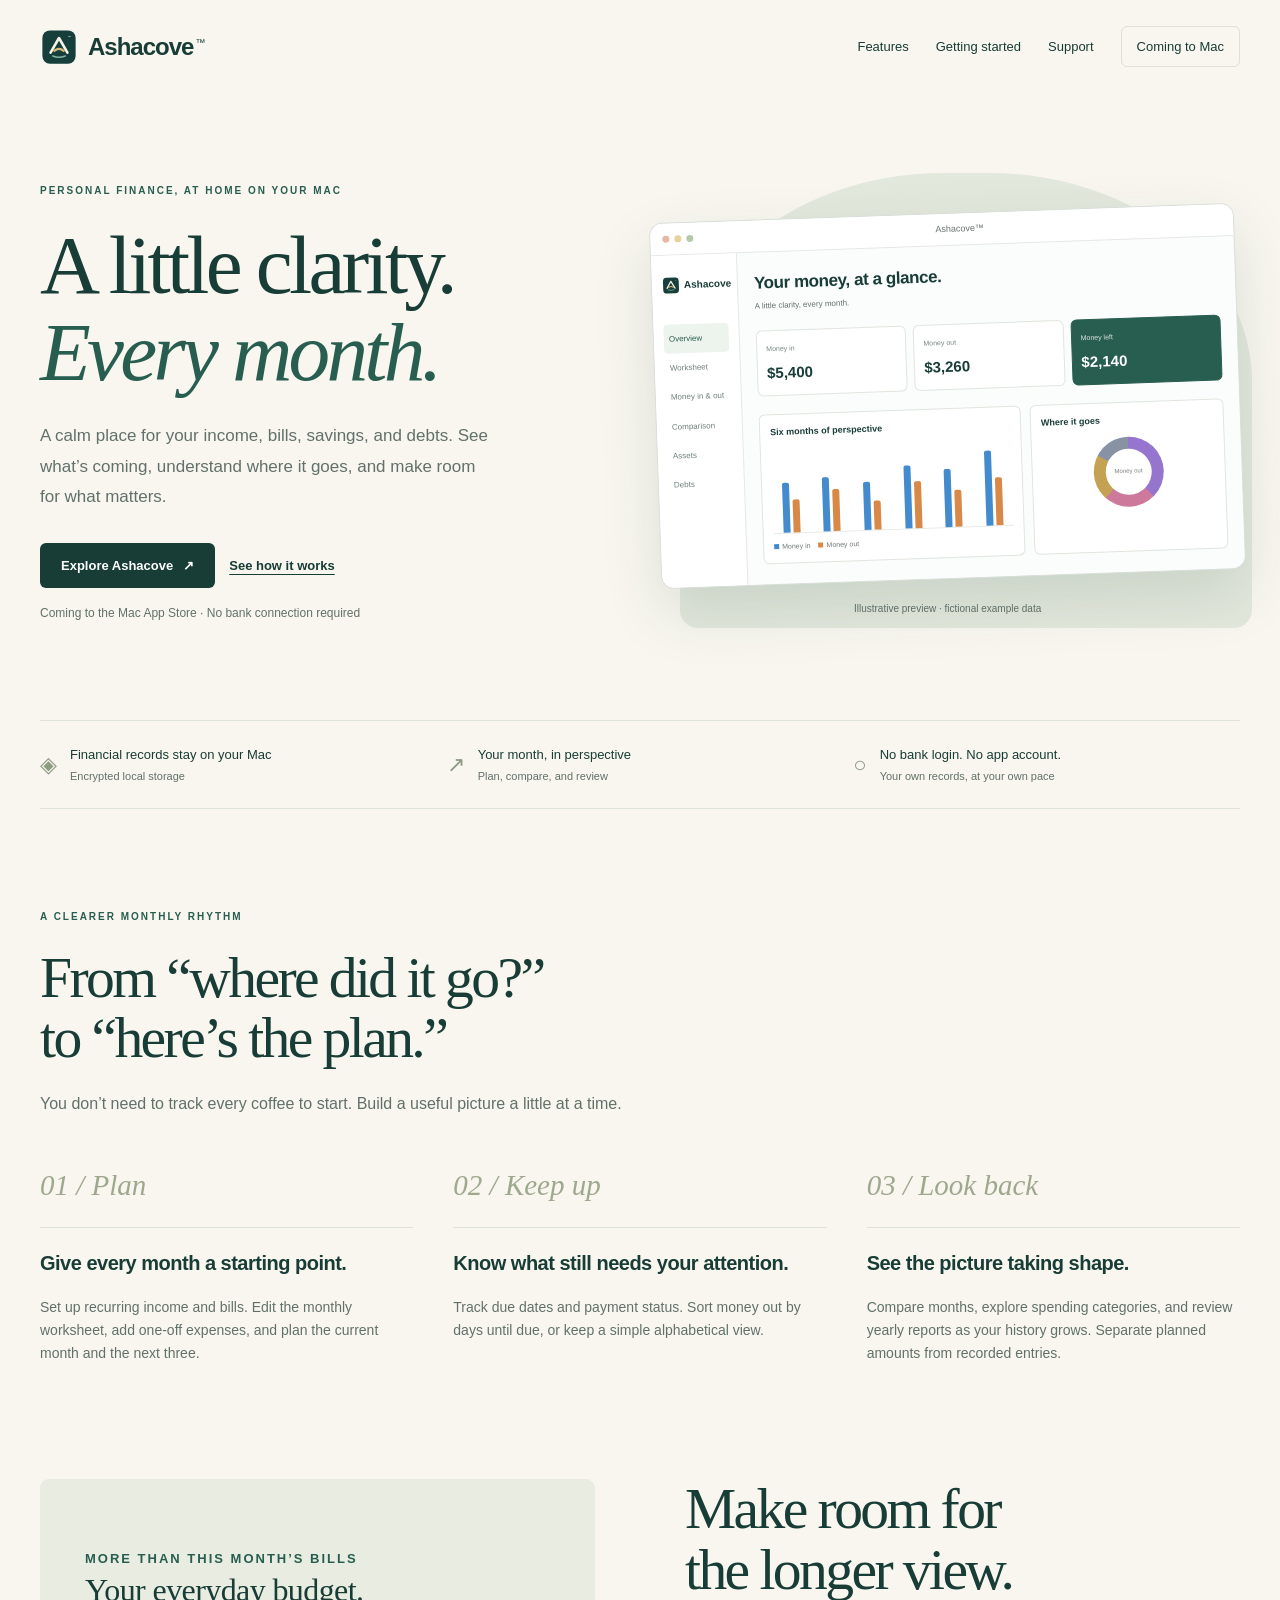
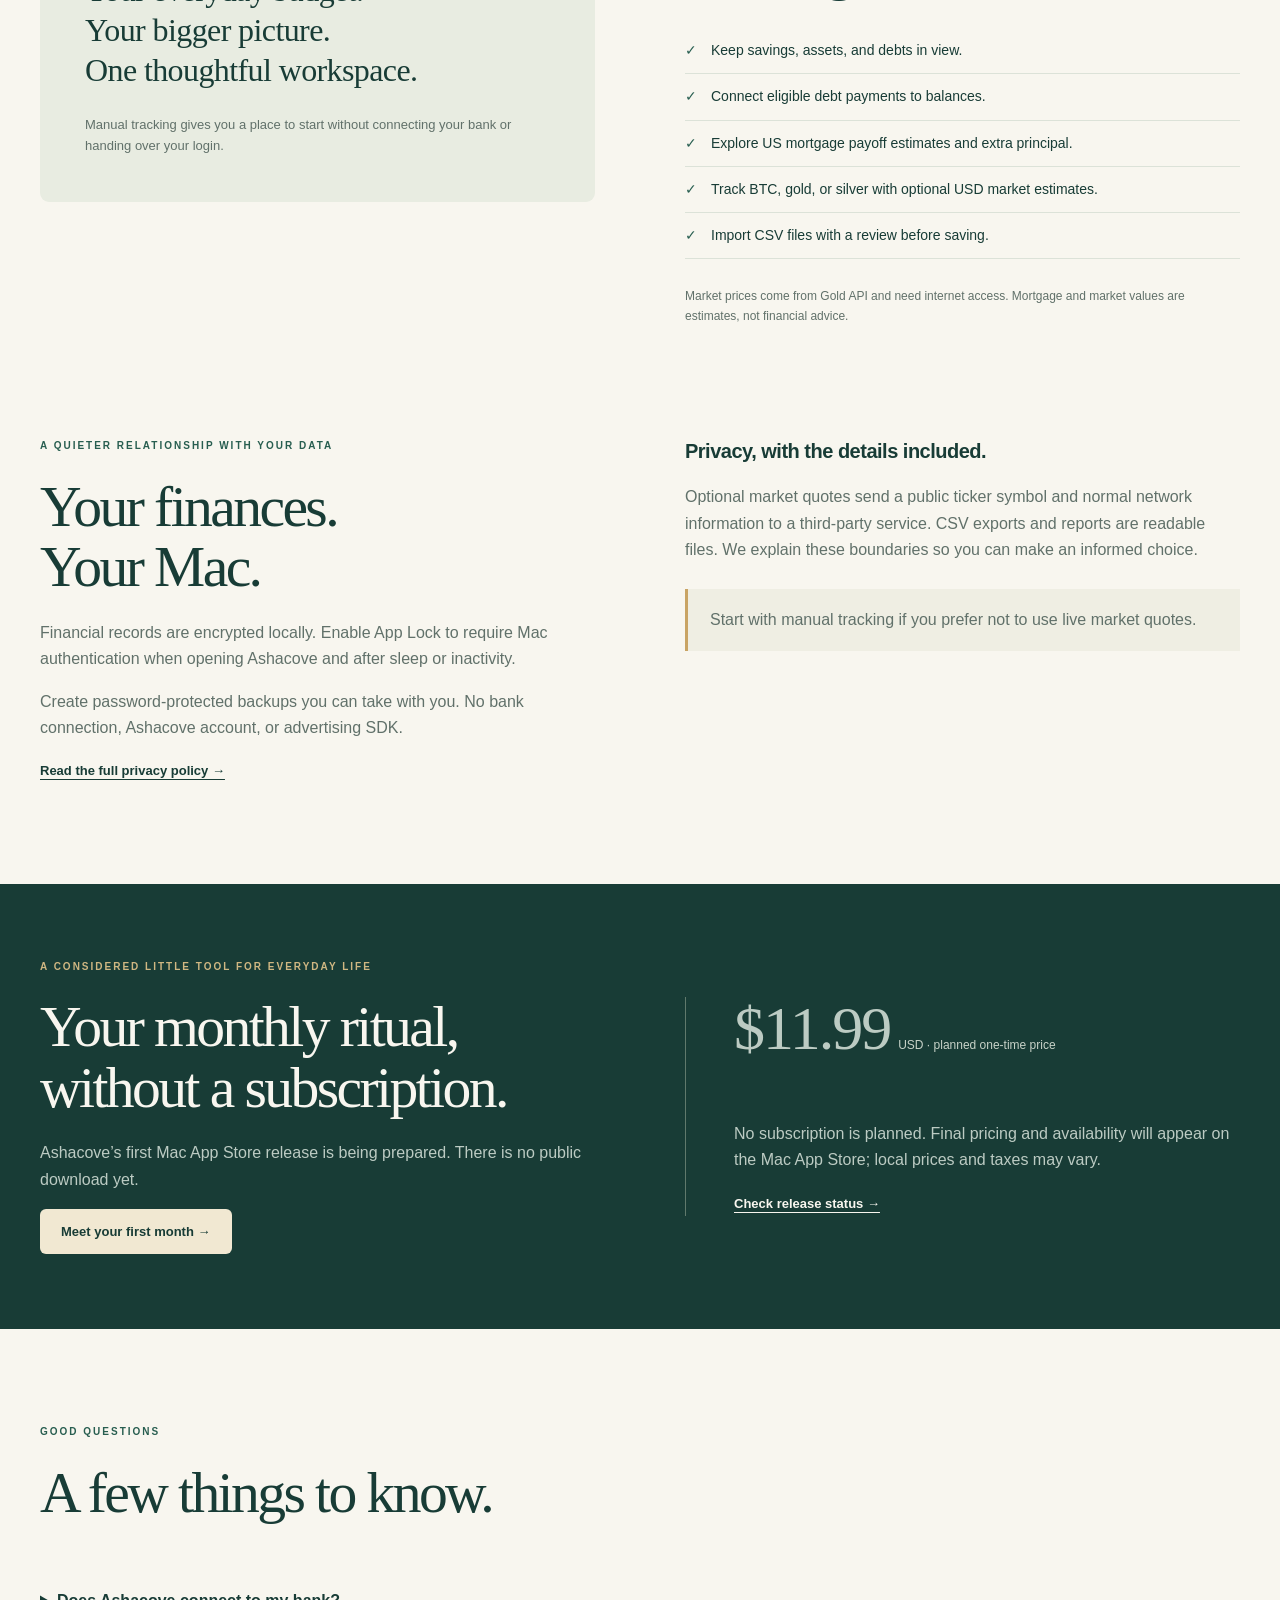
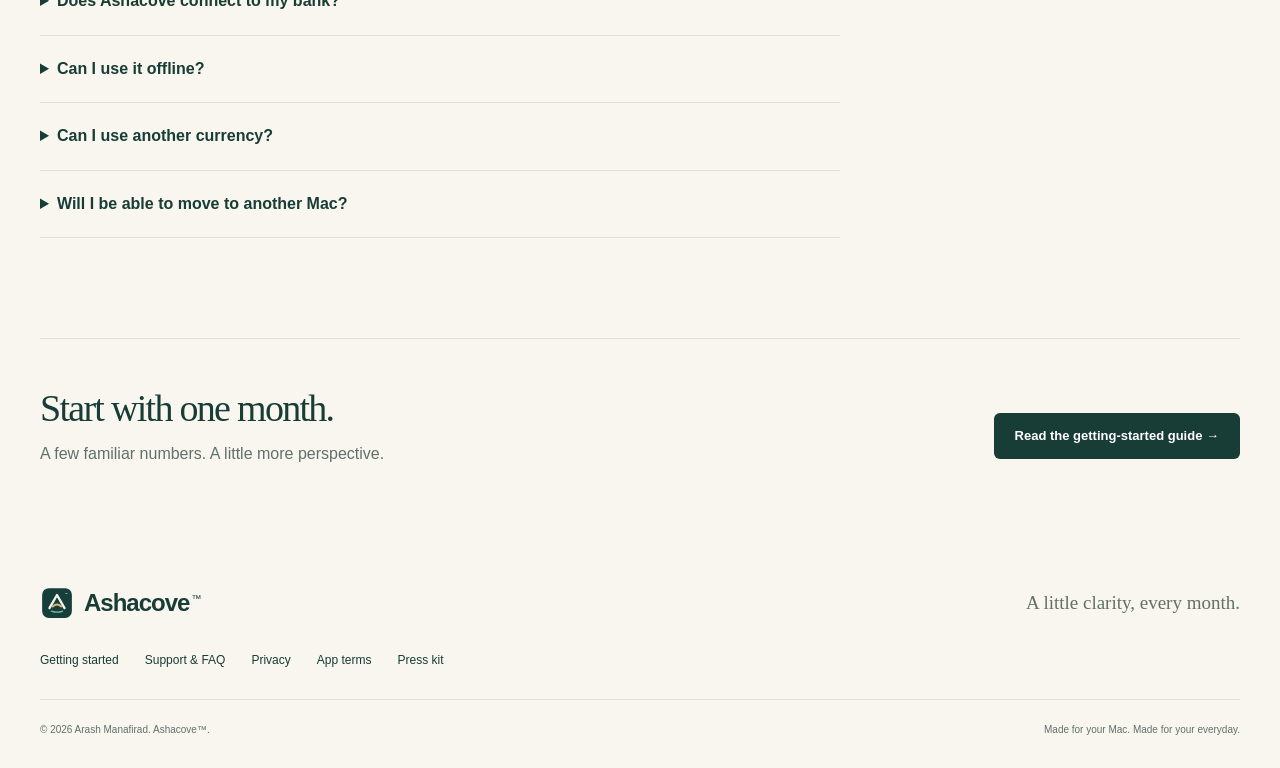
==== ashacove/index.html @ 838cc02a "Publish Ashacove product website, getting-started guide, privacy policy, and support" ====
<!doctype html>
<html lang="en"><head><meta charset="utf-8"><meta name="viewport" content="width=device-width, initial-scale=1"><meta name="theme-color" content="#143f39"><meta name="description" content="A calm personal finance app for Mac. Plan monthly income and bills, track assets and debts, and keep financial records encrypted locally."><meta name="referrer" content="strict-origin-when-cross-origin"><link rel="canonical" href="https://donrad64.github.io/ashacove/"><title>A little clarity, every month · Ashacove</title><link rel="icon" type="image/svg+xml" href="/ashacove/assets/ashacove.svg"><link rel="stylesheet" href="/ashacove/assets/styles.css"><meta property="og:type" content="website"><meta property="og:title" content="A little clarity, every month · Ashacove"><meta property="og:description" content="A calm personal finance app for Mac. Plan monthly income and bills, track assets and debts, and keep financial records encrypted locally."><meta property="og:url" content="https://donrad64.github.io/ashacove/"><meta property="og:image" content="https://donrad64.github.io/ashacove/assets/ashacove.png"><meta property="og:image:alt" content="Ashacove app icon"><meta name="twitter:card" content="summary"></head><body><a href="#main" class="skip">Skip to content</a><header class="site-header shell"><a class="brand" href="/ashacove/"><img src="/ashacove/assets/ashacove.svg" alt="" width="38" height="38"><span>Ashacove<sup>™</sup></span></a><nav aria-label="Main navigation"><a href="/ashacove/#features">Features</a><a href="/ashacove/getting-started/">Getting started</a><a href="/ashacove/support/">Support</a><a href="/ashacove/#availability" class="nav-cta">Coming to Mac</a></nav></header><main id="main"><section class="hero shell"><div><p class="eyebrow">Personal finance, at home on your Mac</p><h1>A little clarity.<br><em>Every month.</em></h1><p class="intro">A calm place for your income, bills, savings, and debts. See what’s coming, understand where it goes, and make room for what matters.</p><div class="actions"><a class="button" href="#availability">Explore Ashacove <span aria-hidden="true">↗</span></a><a class="quiet-link" href="/ashacove/getting-started/">See how it works</a></div><p class="fine">Coming to the Mac App Store · No bank connection required</p></div><div class="hero-stage"><div class="app-window" aria-label="Illustrative Ashacove overview with fictional income of $5,400, expenses of $3,260 and $2,140 remaining"><div class="window-bar" aria-hidden="true"><i></i><i></i><i></i><span>Ashacove™</span></div><div class="app-body" aria-hidden="true"><div class="app-sidebar"><div class="mini-brand"><img src="/ashacove/assets/ashacove.svg" alt="">Ashacove</div><span class="selected">Overview</span><span>Worksheet</span><span>Money in & out</span><span>Comparison</span><span>Assets</span><span>Debts</span></div><div class="app-content"><h3>Your money, at a glance.</h3><p>A little clarity, every month.</p><div class="mini-metrics"><div><small>Money in</small><strong>$5,400</strong></div><div><small>Money out</small><strong>$3,260</strong></div><div class="positive"><small>Money left</small><strong>$2,140</strong></div></div><div class="mini-charts"><div class="mini-chart"><h4>Six months of perspective</h4><div class="bars"><span class="bar-pair"><b style="height:60%"></b><b style="height:40%"></b></span><span class="bar-pair"><b style="height:65%"></b><b style="height:50%"></b></span><span class="bar-pair"><b style="height:58%"></b><b style="height:35%"></b></span><span class="bar-pair"><b style="height:76%"></b><b style="height:56%"></b></span><span class="bar-pair"><b style="height:70%"></b><b style="height:45%"></b></span><span class="bar-pair"><b style="height:90%"></b><b style="height:58%"></b></span></div><div class="chart-legend"><span><i></i>Money in</span><span><i></i>Money out</span></div></div><div class="mini-chart"><h4>Where it goes</h4><div class="mini-donut"></div></div></div></div></div></div><p class="preview-caption">Illustrative preview · fictional example data</p></div></section><div class="trust-strip shell"><div><span aria-hidden="true">◈</span><div>Financial records stay on your Mac<small>Encrypted local storage</small></div></div><div><span aria-hidden="true">↗</span><div>Your month, in perspective<small>Plan, compare, and review</small></div></div><div><span aria-hidden="true">○</span><div>No bank login. No app account.<small>Your own records, at your own pace</small></div></div></div>
<section class="section shell" id="features"><div class="section-heading"><p class="eyebrow">A clearer monthly rhythm</p><h2>From “where did it go?”<br>to “here’s the plan.”</h2><p>You don’t need to track every coffee to start. Build a useful picture a little at a time.</p></div><div class="feature-grid"><article><span class="feature-number">01 / Plan</span><h3>Give every month a starting point.</h3><p>Set up recurring income and bills. Edit the monthly worksheet, add one-off expenses, and plan the current month and the next three.</p></article><article><span class="feature-number">02 / Keep up</span><h3>Know what still needs your attention.</h3><p>Track due dates and payment status. Sort money out by days until due, or keep a simple alphabetical view.</p></article><article><span class="feature-number">03 / Look back</span><h3>See the picture taking shape.</h3><p>Compare months, explore spending categories, and review yearly reports as your history grows. Separate planned amounts from recorded entries.</p></article></div></section>
<section class="section shell split"><div class="calm-panel"><p class="eyebrow">More than this month’s bills</p><blockquote>Your everyday budget.<br>Your bigger picture.<br>One thoughtful workspace.</blockquote><p>Manual tracking gives you a place to start without connecting your bank or handing over your login.</p></div><div><h2>Make room for<br>the longer view.</h2><ul class="check-list"><li>Keep savings, assets, and debts in view.</li><li>Connect eligible debt payments to balances.</li><li>Explore US mortgage payoff estimates and extra principal.</li><li>Track BTC, gold, or silver with optional USD market estimates.</li><li>Import CSV files with a review before saving.</li></ul><p class="fine">Market prices come from Gold API and need internet access. Mortgage and market values are estimates, not financial advice.</p></div></section>
<section class="section shell split"><div><p class="eyebrow">A quieter relationship with your data</p><h2>Your finances.<br>Your Mac.</h2><p>Financial records are encrypted locally. Enable App Lock to require Mac authentication when opening Ashacove and after sleep or inactivity.</p><p>Create password-protected backups you can take with you. No bank connection, Ashacove account, or advertising SDK.</p><a class="quiet-link" href="/ashacove/privacy/">Read the full privacy policy →</a></div><div><h3>Privacy, with the details included.</h3><p>Optional market quotes send a public ticker symbol and normal network information to a third-party service. CSV exports and reports are readable files. We explain these boundaries so you can make an informed choice.</p><div class="note"><p>Start with manual tracking if you prefer not to use live market quotes.</p></div></div></section>
<section class="dark-band" id="availability"><div class="shell split"><div><p class="eyebrow">A considered little tool for everyday life</p><h2>Your monthly ritual,<br>without a subscription.</h2><p>Ashacove’s first Mac App Store release is being prepared. There is no public download yet.</p><a class="button" href="/ashacove/getting-started/">Meet your first month →</a></div><div class="price-box"><p class="price">$11.99<small>USD · planned one-time price</small></p><p>No subscription is planned. Final pricing and availability will appear on the Mac App Store; local prices and taxes may vary.</p><a class="quiet-link" href="/ashacove/support/#release">Check release status →</a></div></div></section>
<section class="section shell"><div class="section-heading"><p class="eyebrow">Good questions</p><h2>A few things to know.</h2></div><div class="faq"><details><summary>Does Ashacove connect to my bank?</summary><p>No. Add records yourself or import a CSV. Ashacove does not access bank accounts, move money, or place trades.</p></details><details><summary>Can I use it offline?</summary><p>You can work with your locally saved records offline. New BTC, gold, and silver quotes need internet access. Downloading the app and App Store services also require a connection.</p></details><details><summary>Can I use another currency?</summary><p>Choose from 30 workspace currencies. Changing the currency relabels amounts; it does not convert existing numbers. Market-priced BTC, gold, and silver remain USD estimates.</p></details><details><summary>Will I be able to move to another Mac?</summary><p>Export a password-protected backup, then restore it on the other Mac. Keep the backup password safe: it cannot be reset by the developer.</p></details></div></section><section class="section shell bottom-cta"><div><h2>Start with one month.</h2><p>A few familiar numbers. A little more perspective.</p></div><a class="button" href="/ashacove/getting-started/">Read the getting-started guide →</a></section></main><footer class="shell"><div class="footer-top"><a class="brand" href="/ashacove/"><img src="/ashacove/assets/ashacove.svg" alt="" width="34" height="34"><span>Ashacove<sup>™</sup></span></a><p>A little clarity, every month.</p></div><div class="footer-links"><a href="/ashacove/getting-started/">Getting started</a><a href="/ashacove/support/">Support & FAQ</a><a href="/ashacove/privacy/">Privacy</a><a href="/ashacove/terms/">App terms</a><a href="/ashacove/press/">Press kit</a></div><div class="footer-fine"><span>© 2026 Arash Manafirad. Ashacove™.</span><span>Made for your Mac. Made for your everyday.</span></div></footer></body></html>
---- ashacove/assets/styles.css ----
:root{--paper:#f8f6ef;--ink:#183c36;--muted:#61716a;--line:#dce2d8;--green:#285e50;--gold:#c9a464;--blue:#438bcc;--orange:#d88947;--white:#fffefb}*{box-sizing:border-box}html{scroll-behavior:smooth;scroll-padding-top:30px}body{margin:0;background:var(--paper);color:var(--ink);font:16px/1.65 -apple-system,BlinkMacSystemFont,"Segoe UI",sans-serif}a{color:inherit;text-underline-offset:4px}button,a{-webkit-tap-highlight-color:transparent}a:focus-visible,summary:focus-visible{outline:3px solid #b78b42;outline-offset:5px}h1,h2,h3,p{margin-top:0}h1,h2{font-family:Georgia,"Times New Roman",serif;font-weight:400;line-height:1.05;letter-spacing:-.045em}h1{font-size:clamp(48px,6.5vw,88px);margin-bottom:25px}h2{font-size:clamp(36px,4.5vw,58px);margin-bottom:22px}h3{line-height:1.3;font-size:20px;letter-spacing:-.025em}p{color:var(--muted)}.shell{width:min(1200px,calc(100% - 72px));margin:auto}.site-header{display:flex;justify-content:space-between;align-items:center;padding-block:26px}.brand{display:flex;align-items:center;gap:10px;text-decoration:none;font-size:24px;font-weight:650;letter-spacing:-1px}.brand img{display:block}.brand sup{font:10px -apple-system,sans-serif;margin-left:2px;vertical-align:super}nav{display:flex;gap:27px;align-items:center}nav a{text-decoration:none;font-size:13px}nav a:hover,.footer-links a:hover{text-decoration:underline}.nav-cta{border:1px solid var(--line);padding:9px 15px;border-radius:6px}.eyebrow{font-size:10px;font-weight:700;letter-spacing:2px;text-transform:uppercase;color:var(--green);margin-bottom:22px}.hero{display:grid;grid-template-columns:.95fr 1.05fr;gap:48px;align-items:center;padding:80px 0 74px}.hero h1 em{color:var(--green);font-weight:400}.hero .intro{font-size:17px;max-width:450px;line-height:1.8}.actions{display:flex;flex-wrap:wrap;gap:14px;align-items:center;margin:30px 0 16px}.button{display:inline-flex;align-items:center;justify-content:center;padding:12px 21px;background:var(--ink);color:white;border-radius:6px;text-decoration:none;font-size:13px;font-weight:600;gap:10px}.button:hover{background:#286354}.button.light{background:var(--white);color:var(--ink);border:1px solid var(--line)}.quiet-link{font-size:13px;font-weight:600}.fine{font-size:12px;color:var(--muted)}.hero-stage{position:relative;padding:40px 0 28px 20px}.hero-stage:before{content:"";position:absolute;inset:0 -12px 18px 45px;border-radius:46% 46% 18px 18px;background:#e3e8dc;z-index:-1}.app-window{background:#fbfcfc;border:1px solid #d8dfd8;border-radius:13px;box-shadow:0 24px 60px #183c3620;overflow:hidden;transform:rotate(-2deg);font-size:10px}.window-bar{height:32px;border-bottom:1px solid #e5e8e3;display:flex;gap:5px;align-items:center;padding:0 12px;background:white}.window-bar i{width:7px;height:7px;border-radius:50%;background:#e6b7a4}.window-bar i:nth-child(2){background:#e6d39b}.window-bar i:nth-child(3){background:#b7c8ae}.window-bar span{margin:auto;color:#68726f;font-size:9px}.app-body{display:grid;grid-template-columns:86px 1fr;min-height:320px}.app-sidebar{padding:21px 10px;border-right:1px solid #e5e8e3;background:white;font-size:8px;color:#718079}.mini-brand{display:flex;align-items:center;gap:4px;color:var(--ink);font-size:10px;font-weight:700;margin-bottom:30px}.mini-brand img{width:18px;height:18px}.app-sidebar span{display:block;padding:8px 5px}.app-sidebar .selected{background:#edf3ed;color:#285e50;border-radius:4px}.app-content{padding:20px 16px}.app-content h3{font-size:17px;margin-bottom:5px}.app-content p{font-size:8px}.mini-metrics{display:grid;grid-template-columns:repeat(3,1fr);gap:7px;margin:18px 0}.mini-metrics>div{border:1px solid #e0e6de;background:white;border-radius:6px;padding:9px}.mini-metrics small{font-size:7px;color:#7a8780}.mini-metrics strong{display:block;font-size:15px;margin-top:4px;font-weight:600}.mini-metrics .positive{background:var(--green);color:white;border-color:var(--green)}.mini-metrics .positive small{color:#dfe8de}.mini-charts{display:grid;grid-template-columns:1.35fr 1fr;gap:9px}.mini-chart{border:1px solid #e0e6de;background:white;border-radius:6px;padding:10px;min-width:0}.mini-chart h4{font-size:9px;margin:0 0 10px}.bars{height:85px;display:flex;justify-content:space-around;align-items:end;gap:4px;border-bottom:1px solid #e7ebe4}.bar-pair{display:flex;align-items:end;gap:3px;height:100%}.bar-pair b{width:7px;background:var(--blue);border-radius:2px 2px 0 0}.bar-pair b:nth-child(2){background:var(--orange)}.chart-legend{display:flex;gap:8px;font-size:7px;color:#6e7974;margin-top:7px}.chart-legend i{width:5px;height:5px;display:inline-block;margin-right:3px;background:var(--blue)}.chart-legend span+span i{background:var(--orange)}.mini-donut{width:70px;height:70px;border-radius:50%;background:conic-gradient(#9575cd 0 38%,#cc799c 38% 62%,#c4a254 62% 83%,#8793a5 83%);position:relative;margin:8px auto}.mini-donut:after{content:"Money out";position:absolute;inset:12px;background:white;border-radius:50%;display:grid;place-content:center;font-size:6px;color:#78817b}.preview-caption{font-size:10px;text-align:center;margin:22px 0 0}.trust-strip{display:grid;grid-template-columns:repeat(3,1fr);border-block:1px solid var(--line);padding:23px 0;margin-bottom:100px;gap:20px}.trust-strip>div{display:flex;gap:13px;align-items:center;font-size:13px}.trust-strip>div>span{color:#8e9b83;font-size:22px}.trust-strip small{display:block;font-size:11px;color:var(--muted);margin-top:2px}.section{padding:0 0 100px}.section-heading{max-width:650px;margin-bottom:45px}.feature-grid{display:grid;grid-template-columns:repeat(3,1fr);gap:40px}.feature-number{display:block;font-family:Georgia,serif;font-style:italic;font-size:29px;color:#9da88d;border-bottom:1px solid var(--line);padding-bottom:17px;margin-bottom:22px}.feature-grid p{font-size:14px}.split{display:grid;grid-template-columns:1fr 1fr;gap:90px;align-items:start}.calm-panel{background:#e8ece1;padding:45px;border-radius:9px}.calm-panel blockquote{margin:0;font:32px/1.25 Georgia,serif;letter-spacing:-.6px}.calm-panel p{margin:24px 0 0;font-size:13px}.check-list{list-style:none;padding:0;margin:28px 0}.check-list li{padding:11px 0 11px 26px;border-bottom:1px solid var(--line);font-size:14px;position:relative}.check-list li:before{content:"✓";position:absolute;left:0;color:var(--green)}.dark-band{background:var(--ink);color:var(--paper);padding:75px 0;margin-bottom:95px}.dark-band p{color:#bccbc3}.dark-band .eyebrow{color:#cfb782}.dark-band .button{background:#f1e8d2;color:var(--ink)}.dark-band .split{align-items:center}.price-box{border-left:1px solid #60796c;padding-left:48px}.price{font:62px/1 Georgia,serif;letter-spacing:-2px}.price small{font:12px -apple-system,sans-serif;letter-spacing:0;margin-left:8px;color:#c7d2c8}.faq{max-width:800px}.faq details{border-bottom:1px solid var(--line);padding:20px 0}.faq summary{cursor:pointer;font-size:16px;font-weight:600;padding-right:20px}.faq details p{margin:16px 0 0;font-size:14px;max-width:690px}.bottom-cta{border-top:1px solid var(--line);padding-top:50px;display:flex;justify-content:space-between;gap:30px;align-items:center}.bottom-cta h2{font-size:38px;margin-bottom:12px}.footer-top{display:flex;align-items:center;justify-content:space-between;gap:20px}.footer-top p{font:19px Georgia,serif;margin:0}.footer-links{display:flex;gap:26px;flex-wrap:wrap;margin:28px 0}.footer-links a{text-decoration:none;font-size:12px}.footer-fine{display:flex;justify-content:space-between;gap:20px;border-top:1px solid var(--line);padding:22px 0 30px;font-size:10px;color:var(--muted)}.doc-hero{padding:62px 0 40px;border-bottom:1px solid var(--line);margin-bottom:45px}.doc-hero h1{font-size:clamp(44px,5vw,68px)}.doc-hero p{max-width:710px;font-size:17px}.doc-layout{display:grid;grid-template-columns:200px minmax(0,750px);gap:75px;padding-bottom:90px}.toc{position:sticky;top:30px;align-self:start}.toc a{display:block;text-decoration:none;font-size:12px;color:var(--muted);padding:7px 0}.toc a:hover{color:var(--ink)}.prose h2{font:30px/1.2 Georgia,serif;letter-spacing:-.5px;margin:45px 0 17px}.prose h2:first-child{margin-top:0}.prose h3{font-size:17px;margin:25px 0 12px}.prose p,.prose li{font-size:15px;color:#56675f}.prose li{margin-bottom:9px}.prose ul,.prose ol{padding-left:22px}.note{border-left:3px solid var(--gold);background:#efeee3;padding:18px 22px;margin:25px 0}.note p:last-child{margin-bottom:0}.step-heading{display:flex;gap:14px;align-items:center}.step-heading span{font:italic 25px Georgia,serif;color:#899878}.step-heading h2{margin:0!important}.step{padding-bottom:24px;border-bottom:1px solid var(--line);margin-bottom:28px}.step>p{margin-top:18px}.fact-grid{display:grid;grid-template-columns:1fr 1fr;gap:1px;background:var(--line);border:1px solid var(--line);margin:25px 0}.fact-grid>div{padding:18px;background:var(--paper)}.fact-grid small{display:block;font-size:10px;text-transform:uppercase;letter-spacing:1px;color:var(--muted)}.fact-grid strong{font-size:14px;font-weight:500}.brand-assets{display:flex;gap:28px;align-items:center;padding:30px;background:#e8ece1;border-radius:9px;margin:25px 0}.brand-assets img{width:100px;height:100px}.skip{position:absolute;top:-60px;left:15px;padding:10px;background:white;z-index:5}.skip:focus{top:10px}code{font-size:12px;background:#eaece3;padding:2px 5px;border-radius:3px}::selection{background:#d5dfc7}
@media(max-width:1050px){.shell{width:calc(100% - 48px)}.hero{gap:25px;padding-top:45px}.hero h1{font-size:66px}.mini-metrics strong{font-size:12px}.app-sidebar{padding-inline:7px}.app-content{padding:15px 10px}.app-body{grid-template-columns:72px 1fr}.split{gap:45px}.doc-layout{gap:40px;grid-template-columns:160px minmax(0,1fr)}}
@media(max-width:760px){.shell{width:calc(100% - 36px)}.site-header{padding-block:20px;flex-wrap:wrap;gap:18px}nav{gap:18px;flex-wrap:wrap}nav .nav-cta{display:none}.brand{font-size:22px}nav a{font-size:12px}.hero{grid-template-columns:1fr;padding-top:40px;gap:20px}.hero h1{font-size:clamp(55px,12vw,78px)}.hero .intro{max-width:560px}.hero-stage{max-width:550px;width:100%;margin:auto;padding:28px 9px 15px}.hero-stage:before{inset:0 0 15px 28px}.app-window{transform:rotate(-1deg)}.app-body{grid-template-columns:78px 1fr}.mini-metrics strong{font-size:15px}.trust-strip{grid-template-columns:1fr;margin-bottom:65px;padding:22px 5px;gap:17px}.feature-grid{grid-template-columns:1fr;gap:20px}.feature-number{margin-bottom:16px;padding-bottom:10px}.feature-grid h3{margin-bottom:10px}.split{grid-template-columns:1fr;gap:30px}.section{padding-bottom:65px}.calm-panel{padding:30px}.dark-band{padding:50px 0;margin-bottom:65px}.price-box{border-left:0;border-top:1px solid #60796c;padding:30px 0 0}.bottom-cta{display:block}.footer-top{align-items:start;flex-direction:column}.footer-fine{flex-direction:column;gap:5px}.footer-links{gap:16px 23px}.doc-hero{padding-top:35px}.doc-layout{grid-template-columns:1fr;gap:28px}.toc{position:static;display:flex;flex-wrap:wrap;gap:0 18px;border-bottom:1px solid var(--line);padding-bottom:20px}.toc a{font-size:11px}.fact-grid{grid-template-columns:1fr}.brand-assets{padding:22px;gap:20px}.brand-assets img{width:70px;height:70px}}
@media(prefers-reduced-motion:reduce){html{scroll-behavior:auto}.app-window{transform:none}}
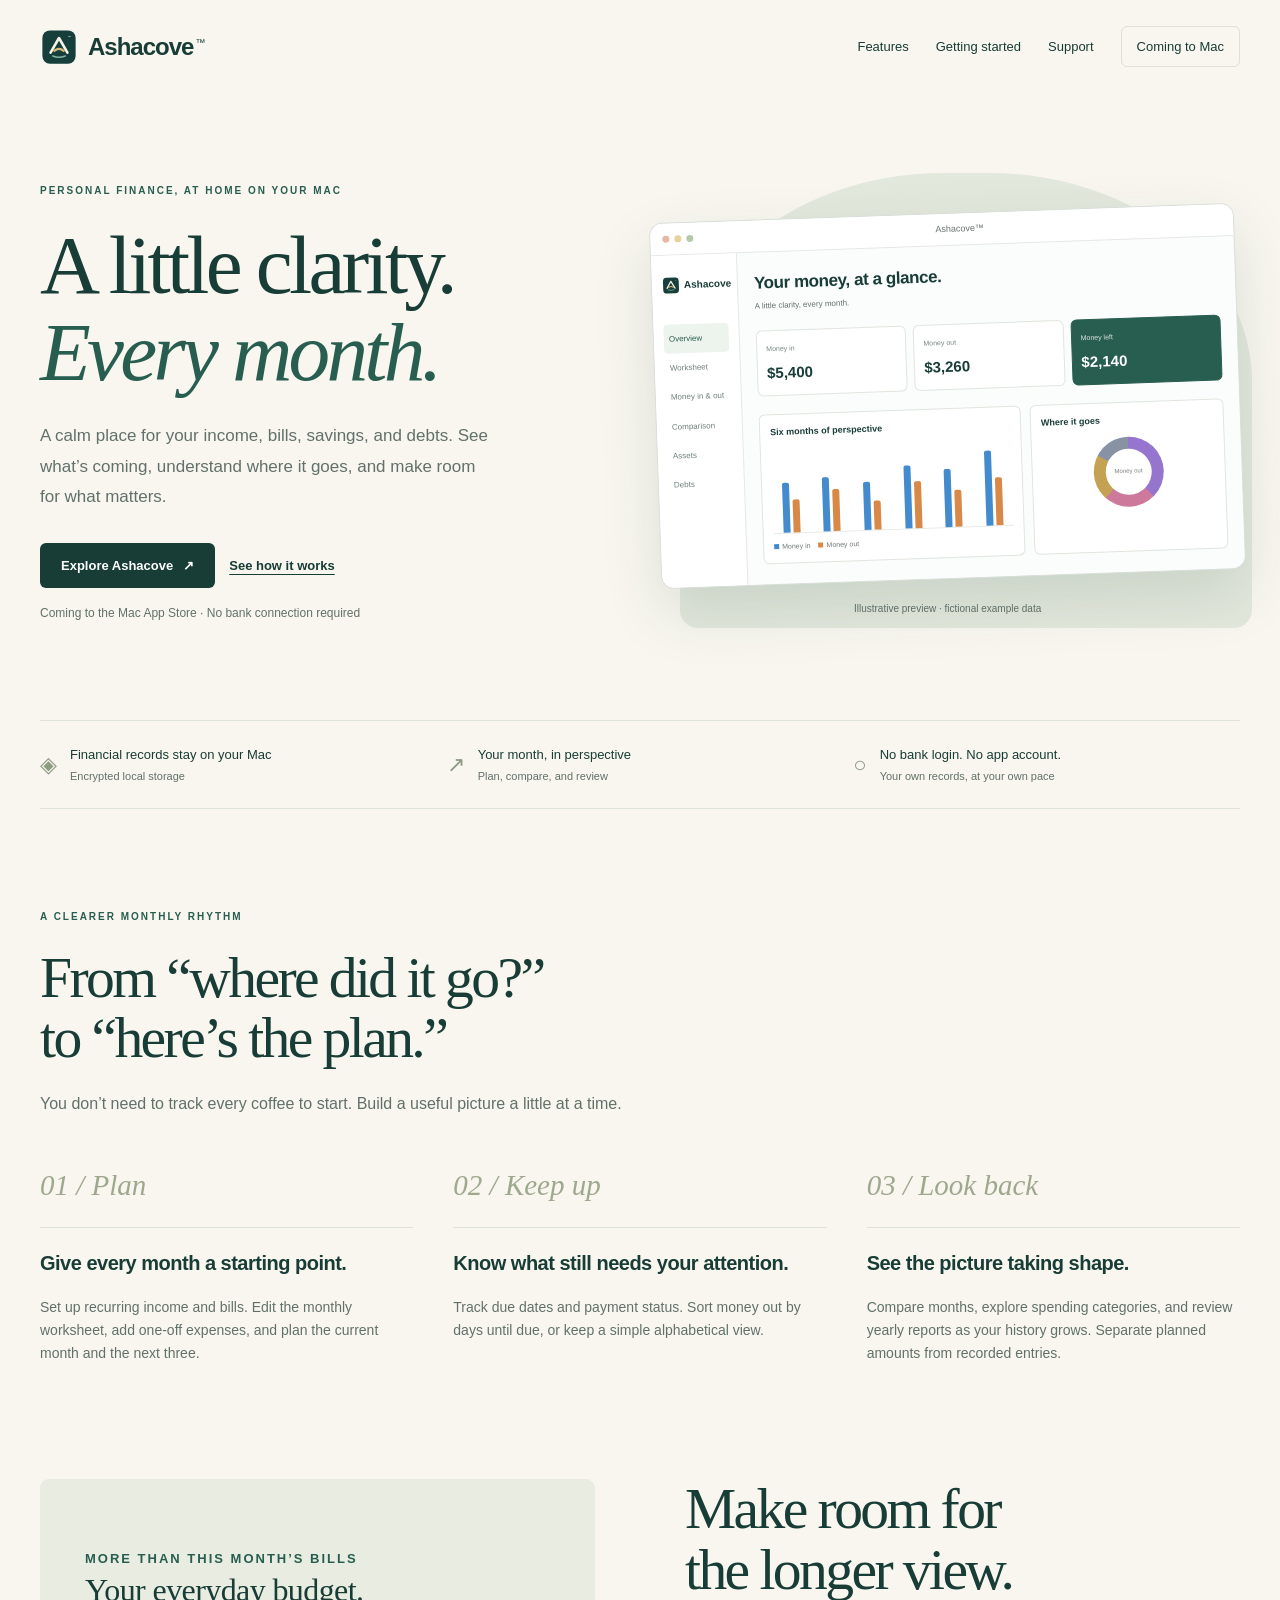
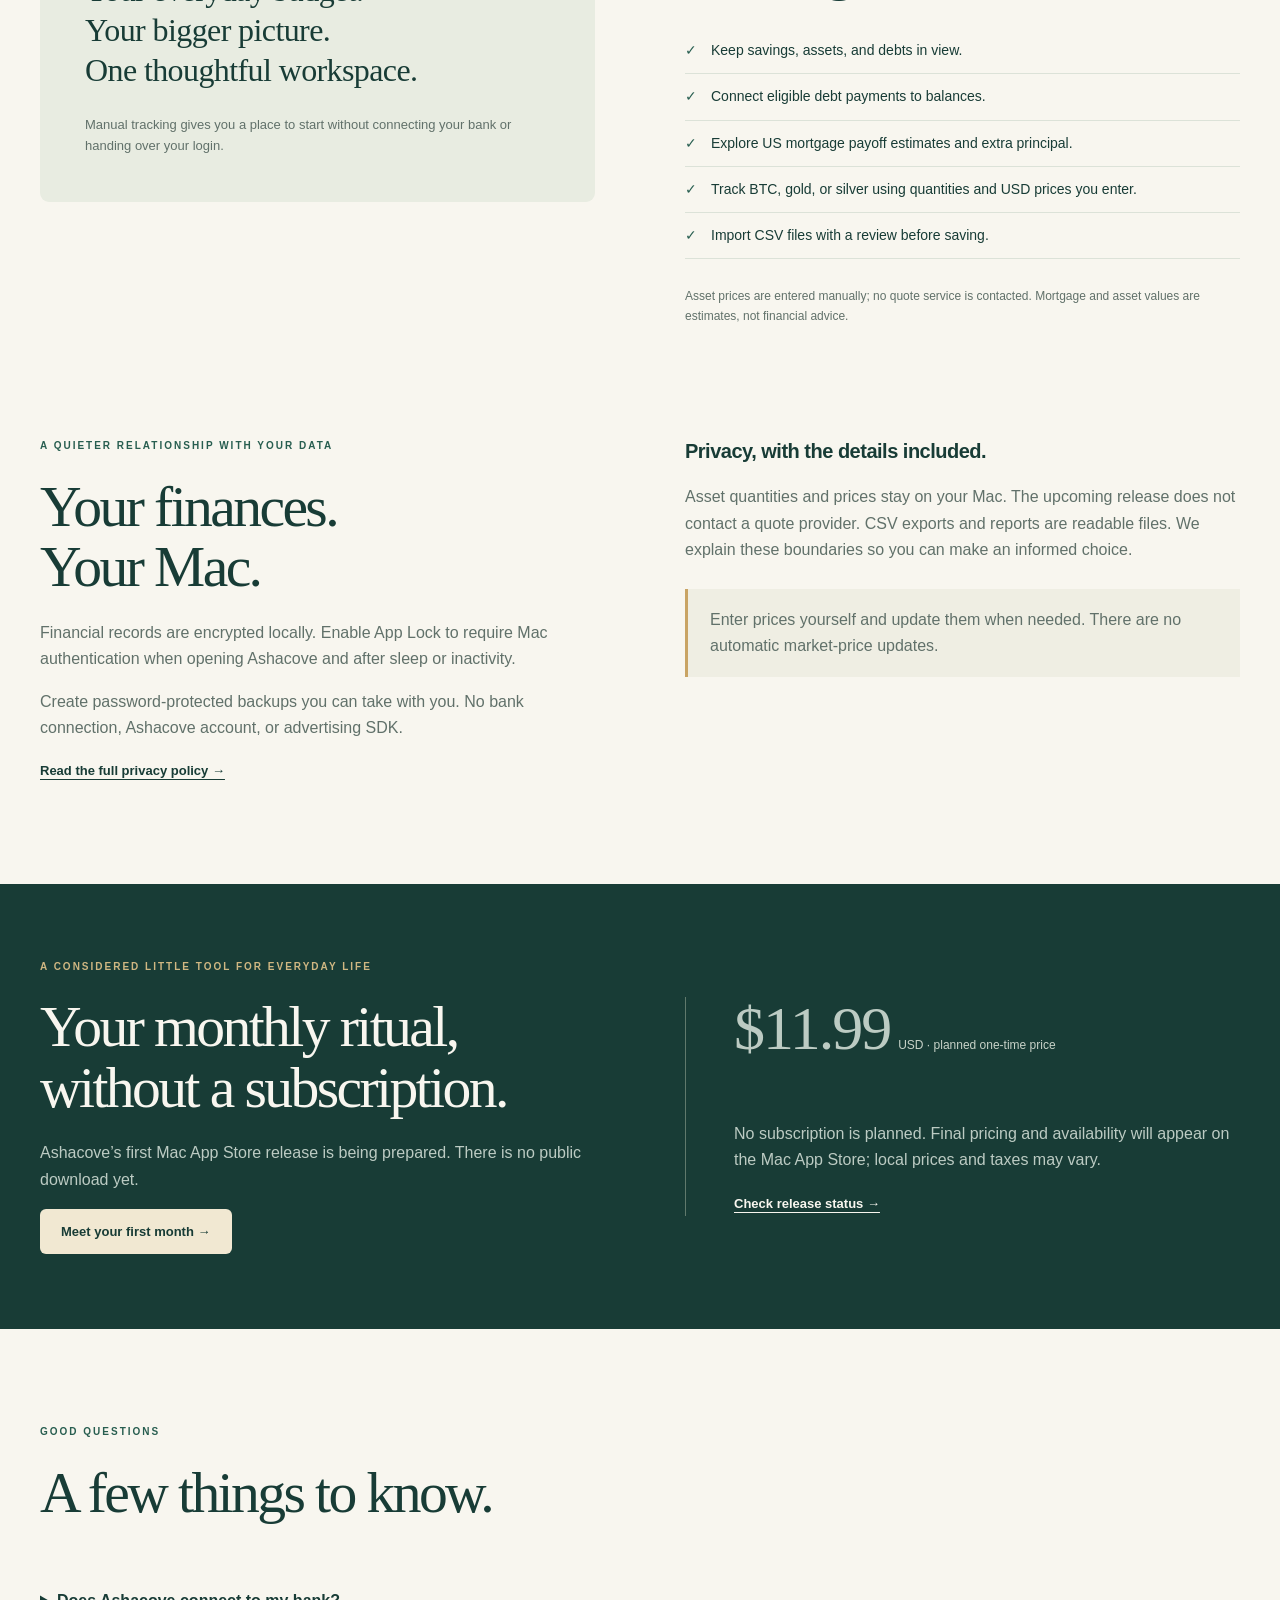
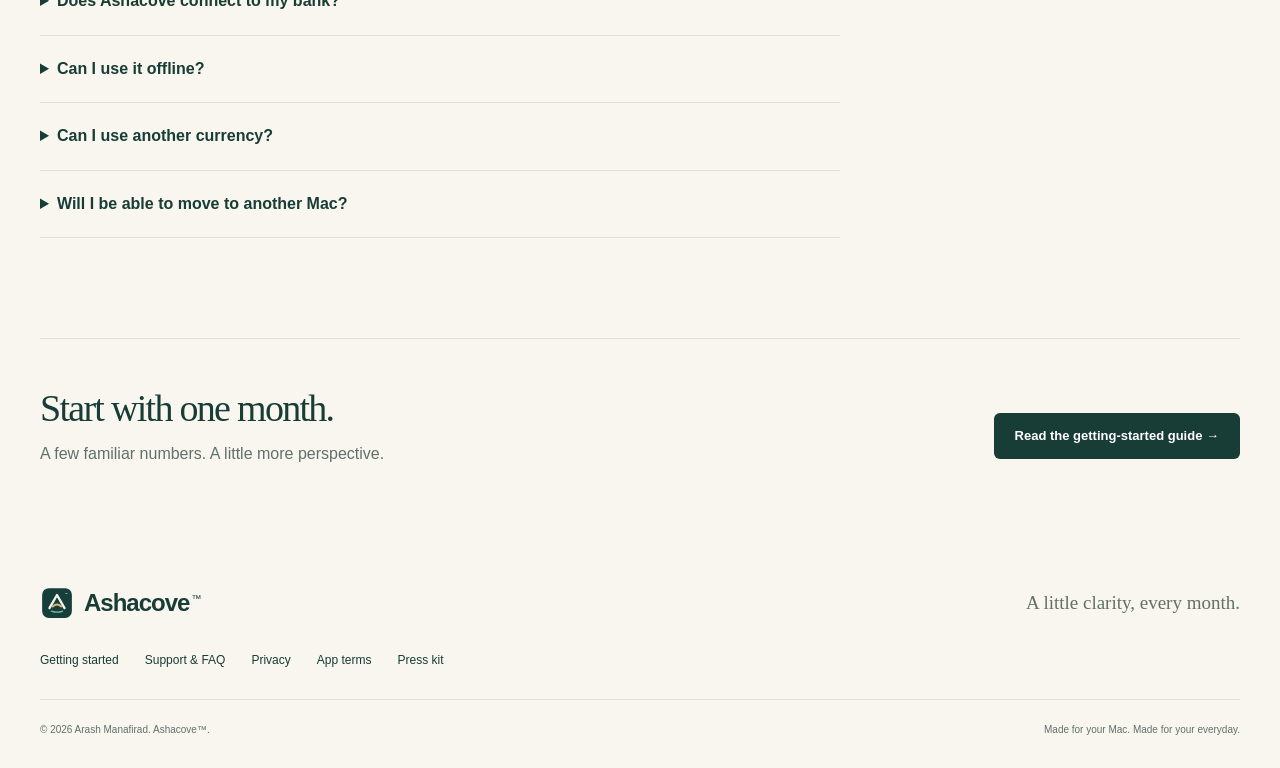
==== commit 9714acbe: "Describe manual-only asset prices in upcoming Ashacove release" ====
--- a/ashacove/index.html
+++ b/ashacove/index.html
@@ -1,7 +1,7 @@
 <!doctype html>
 <html lang="en"><head><meta charset="utf-8"><meta name="viewport" content="width=device-width, initial-scale=1"><meta name="theme-color" content="#143f39"><meta name="description" content="A calm personal finance app for Mac. Plan monthly income and bills, track assets and debts, and keep financial records encrypted locally."><meta name="referrer" content="strict-origin-when-cross-origin"><link rel="canonical" href="https://donrad64.github.io/ashacove/"><title>A little clarity, every month · Ashacove</title><link rel="icon" type="image/svg+xml" href="/ashacove/assets/ashacove.svg"><link rel="stylesheet" href="/ashacove/assets/styles.css"><meta property="og:type" content="website"><meta property="og:title" content="A little clarity, every month · Ashacove"><meta property="og:description" content="A calm personal finance app for Mac. Plan monthly income and bills, track assets and debts, and keep financial records encrypted locally."><meta property="og:url" content="https://donrad64.github.io/ashacove/"><meta property="og:image" content="https://donrad64.github.io/ashacove/assets/ashacove.png"><meta property="og:image:alt" content="Ashacove app icon"><meta name="twitter:card" content="summary"></head><body><a href="#main" class="skip">Skip to content</a><header class="site-header shell"><a class="brand" href="/ashacove/"><img src="/ashacove/assets/ashacove.svg" alt="" width="38" height="38"><span>Ashacove<sup>™</sup></span></a><nav aria-label="Main navigation"><a href="/ashacove/#features">Features</a><a href="/ashacove/getting-started/">Getting started</a><a href="/ashacove/support/">Support</a><a href="/ashacove/#availability" class="nav-cta">Coming to Mac</a></nav></header><main id="main"><section class="hero shell"><div><p class="eyebrow">Personal finance, at home on your Mac</p><h1>A little clarity.<br><em>Every month.</em></h1><p class="intro">A calm place for your income, bills, savings, and debts. See what’s coming, understand where it goes, and make room for what matters.</p><div class="actions"><a class="button" href="#availability">Explore Ashacove <span aria-hidden="true">↗</span></a><a class="quiet-link" href="/ashacove/getting-started/">See how it works</a></div><p class="fine">Coming to the Mac App Store · No bank connection required</p></div><div class="hero-stage"><div class="app-window" aria-label="Illustrative Ashacove overview with fictional income of $5,400, expenses of $3,260 and $2,140 remaining"><div class="window-bar" aria-hidden="true"><i></i><i></i><i></i><span>Ashacove™</span></div><div class="app-body" aria-hidden="true"><div class="app-sidebar"><div class="mini-brand"><img src="/ashacove/assets/ashacove.svg" alt="">Ashacove</div><span class="selected">Overview</span><span>Worksheet</span><span>Money in & out</span><span>Comparison</span><span>Assets</span><span>Debts</span></div><div class="app-content"><h3>Your money, at a glance.</h3><p>A little clarity, every month.</p><div class="mini-metrics"><div><small>Money in</small><strong>$5,400</strong></div><div><small>Money out</small><strong>$3,260</strong></div><div class="positive"><small>Money left</small><strong>$2,140</strong></div></div><div class="mini-charts"><div class="mini-chart"><h4>Six months of perspective</h4><div class="bars"><span class="bar-pair"><b style="height:60%"></b><b style="height:40%"></b></span><span class="bar-pair"><b style="height:65%"></b><b style="height:50%"></b></span><span class="bar-pair"><b style="height:58%"></b><b style="height:35%"></b></span><span class="bar-pair"><b style="height:76%"></b><b style="height:56%"></b></span><span class="bar-pair"><b style="height:70%"></b><b style="height:45%"></b></span><span class="bar-pair"><b style="height:90%"></b><b style="height:58%"></b></span></div><div class="chart-legend"><span><i></i>Money in</span><span><i></i>Money out</span></div></div><div class="mini-chart"><h4>Where it goes</h4><div class="mini-donut"></div></div></div></div></div></div><p class="preview-caption">Illustrative preview · fictional example data</p></div></section><div class="trust-strip shell"><div><span aria-hidden="true">◈</span><div>Financial records stay on your Mac<small>Encrypted local storage</small></div></div><div><span aria-hidden="true">↗</span><div>Your month, in perspective<small>Plan, compare, and review</small></div></div><div><span aria-hidden="true">○</span><div>No bank login. No app account.<small>Your own records, at your own pace</small></div></div></div>
 <section class="section shell" id="features"><div class="section-heading"><p class="eyebrow">A clearer monthly rhythm</p><h2>From “where did it go?”<br>to “here’s the plan.”</h2><p>You don’t need to track every coffee to start. Build a useful picture a little at a time.</p></div><div class="feature-grid"><article><span class="feature-number">01 / Plan</span><h3>Give every month a starting point.</h3><p>Set up recurring income and bills. Edit the monthly worksheet, add one-off expenses, and plan the current month and the next three.</p></article><article><span class="feature-number">02 / Keep up</span><h3>Know what still needs your attention.</h3><p>Track due dates and payment status. Sort money out by days until due, or keep a simple alphabetical view.</p></article><article><span class="feature-number">03 / Look back</span><h3>See the picture taking shape.</h3><p>Compare months, explore spending categories, and review yearly reports as your history grows. Separate planned amounts from recorded entries.</p></article></div></section>
-<section class="section shell split"><div class="calm-panel"><p class="eyebrow">More than this month’s bills</p><blockquote>Your everyday budget.<br>Your bigger picture.<br>One thoughtful workspace.</blockquote><p>Manual tracking gives you a place to start without connecting your bank or handing over your login.</p></div><div><h2>Make room for<br>the longer view.</h2><ul class="check-list"><li>Keep savings, assets, and debts in view.</li><li>Connect eligible debt payments to balances.</li><li>Explore US mortgage payoff estimates and extra principal.</li><li>Track BTC, gold, or silver with optional USD market estimates.</li><li>Import CSV files with a review before saving.</li></ul><p class="fine">Market prices come from Gold API and need internet access. Mortgage and market values are estimates, not financial advice.</p></div></section>
-<section class="section shell split"><div><p class="eyebrow">A quieter relationship with your data</p><h2>Your finances.<br>Your Mac.</h2><p>Financial records are encrypted locally. Enable App Lock to require Mac authentication when opening Ashacove and after sleep or inactivity.</p><p>Create password-protected backups you can take with you. No bank connection, Ashacove account, or advertising SDK.</p><a class="quiet-link" href="/ashacove/privacy/">Read the full privacy policy →</a></div><div><h3>Privacy, with the details included.</h3><p>Optional market quotes send a public ticker symbol and normal network information to a third-party service. CSV exports and reports are readable files. We explain these boundaries so you can make an informed choice.</p><div class="note"><p>Start with manual tracking if you prefer not to use live market quotes.</p></div></div></section>
+<section class="section shell split"><div class="calm-panel"><p class="eyebrow">More than this month’s bills</p><blockquote>Your everyday budget.<br>Your bigger picture.<br>One thoughtful workspace.</blockquote><p>Manual tracking gives you a place to start without connecting your bank or handing over your login.</p></div><div><h2>Make room for<br>the longer view.</h2><ul class="check-list"><li>Keep savings, assets, and debts in view.</li><li>Connect eligible debt payments to balances.</li><li>Explore US mortgage payoff estimates and extra principal.</li><li>Track BTC, gold, or silver using quantities and USD prices you enter.</li><li>Import CSV files with a review before saving.</li></ul><p class="fine">Asset prices are entered manually; no quote service is contacted. Mortgage and asset values are estimates, not financial advice.</p></div></section>
+<section class="section shell split"><div><p class="eyebrow">A quieter relationship with your data</p><h2>Your finances.<br>Your Mac.</h2><p>Financial records are encrypted locally. Enable App Lock to require Mac authentication when opening Ashacove and after sleep or inactivity.</p><p>Create password-protected backups you can take with you. No bank connection, Ashacove account, or advertising SDK.</p><a class="quiet-link" href="/ashacove/privacy/">Read the full privacy policy →</a></div><div><h3>Privacy, with the details included.</h3><p>Asset quantities and prices stay on your Mac. The upcoming release does not contact a quote provider. CSV exports and reports are readable files. We explain these boundaries so you can make an informed choice.</p><div class="note"><p>Enter prices yourself and update them when needed. There are no automatic market-price updates.</p></div></div></section>
 <section class="dark-band" id="availability"><div class="shell split"><div><p class="eyebrow">A considered little tool for everyday life</p><h2>Your monthly ritual,<br>without a subscription.</h2><p>Ashacove’s first Mac App Store release is being prepared. There is no public download yet.</p><a class="button" href="/ashacove/getting-started/">Meet your first month →</a></div><div class="price-box"><p class="price">$11.99<small>USD · planned one-time price</small></p><p>No subscription is planned. Final pricing and availability will appear on the Mac App Store; local prices and taxes may vary.</p><a class="quiet-link" href="/ashacove/support/#release">Check release status →</a></div></div></section>
-<section class="section shell"><div class="section-heading"><p class="eyebrow">Good questions</p><h2>A few things to know.</h2></div><div class="faq"><details><summary>Does Ashacove connect to my bank?</summary><p>No. Add records yourself or import a CSV. Ashacove does not access bank accounts, move money, or place trades.</p></details><details><summary>Can I use it offline?</summary><p>You can work with your locally saved records offline. New BTC, gold, and silver quotes need internet access. Downloading the app and App Store services also require a connection.</p></details><details><summary>Can I use another currency?</summary><p>Choose from 30 workspace currencies. Changing the currency relabels amounts; it does not convert existing numbers. Market-priced BTC, gold, and silver remain USD estimates.</p></details><details><summary>Will I be able to move to another Mac?</summary><p>Export a password-protected backup, then restore it on the other Mac. Keep the backup password safe: it cannot be reset by the developer.</p></details></div></section><section class="section shell bottom-cta"><div><h2>Start with one month.</h2><p>A few familiar numbers. A little more perspective.</p></div><a class="button" href="/ashacove/getting-started/">Read the getting-started guide →</a></section></main><footer class="shell"><div class="footer-top"><a class="brand" href="/ashacove/"><img src="/ashacove/assets/ashacove.svg" alt="" width="34" height="34"><span>Ashacove<sup>™</sup></span></a><p>A little clarity, every month.</p></div><div class="footer-links"><a href="/ashacove/getting-started/">Getting started</a><a href="/ashacove/support/">Support & FAQ</a><a href="/ashacove/privacy/">Privacy</a><a href="/ashacove/terms/">App terms</a><a href="/ashacove/press/">Press kit</a></div><div class="footer-fine"><span>© 2026 Arash Manafirad. Ashacove™.</span><span>Made for your Mac. Made for your everyday.</span></div></footer></body></html>+<section class="section shell"><div class="section-heading"><p class="eyebrow">Good questions</p><h2>A few things to know.</h2></div><div class="faq"><details><summary>Does Ashacove connect to my bank?</summary><p>No. Add records yourself or import a CSV. Ashacove does not access bank accounts, move money, or place trades.</p></details><details><summary>Can I use it offline?</summary><p>You can work with your locally saved records offline. BTC, gold, and silver prices are entered manually; the app does not download live quotes. Downloading the app and App Store services also require a connection.</p></details><details><summary>Can I use another currency?</summary><p>Choose from 30 workspace currencies. Changing the currency relabels amounts; it does not convert existing numbers. Quantity-based BTC, gold, and silver values use your manually entered USD prices.</p></details><details><summary>Will I be able to move to another Mac?</summary><p>Export a password-protected backup, then restore it on the other Mac. Keep the backup password safe: it cannot be reset by the developer.</p></details></div></section><section class="section shell bottom-cta"><div><h2>Start with one month.</h2><p>A few familiar numbers. A little more perspective.</p></div><a class="button" href="/ashacove/getting-started/">Read the getting-started guide →</a></section></main><footer class="shell"><div class="footer-top"><a class="brand" href="/ashacove/"><img src="/ashacove/assets/ashacove.svg" alt="" width="34" height="34"><span>Ashacove<sup>™</sup></span></a><p>A little clarity, every month.</p></div><div class="footer-links"><a href="/ashacove/getting-started/">Getting started</a><a href="/ashacove/support/">Support & FAQ</a><a href="/ashacove/privacy/">Privacy</a><a href="/ashacove/terms/">App terms</a><a href="/ashacove/press/">Press kit</a></div><div class="footer-fine"><span>© 2026 Arash Manafirad. Ashacove™.</span><span>Made for your Mac. Made for your everyday.</span></div></footer></body></html>
